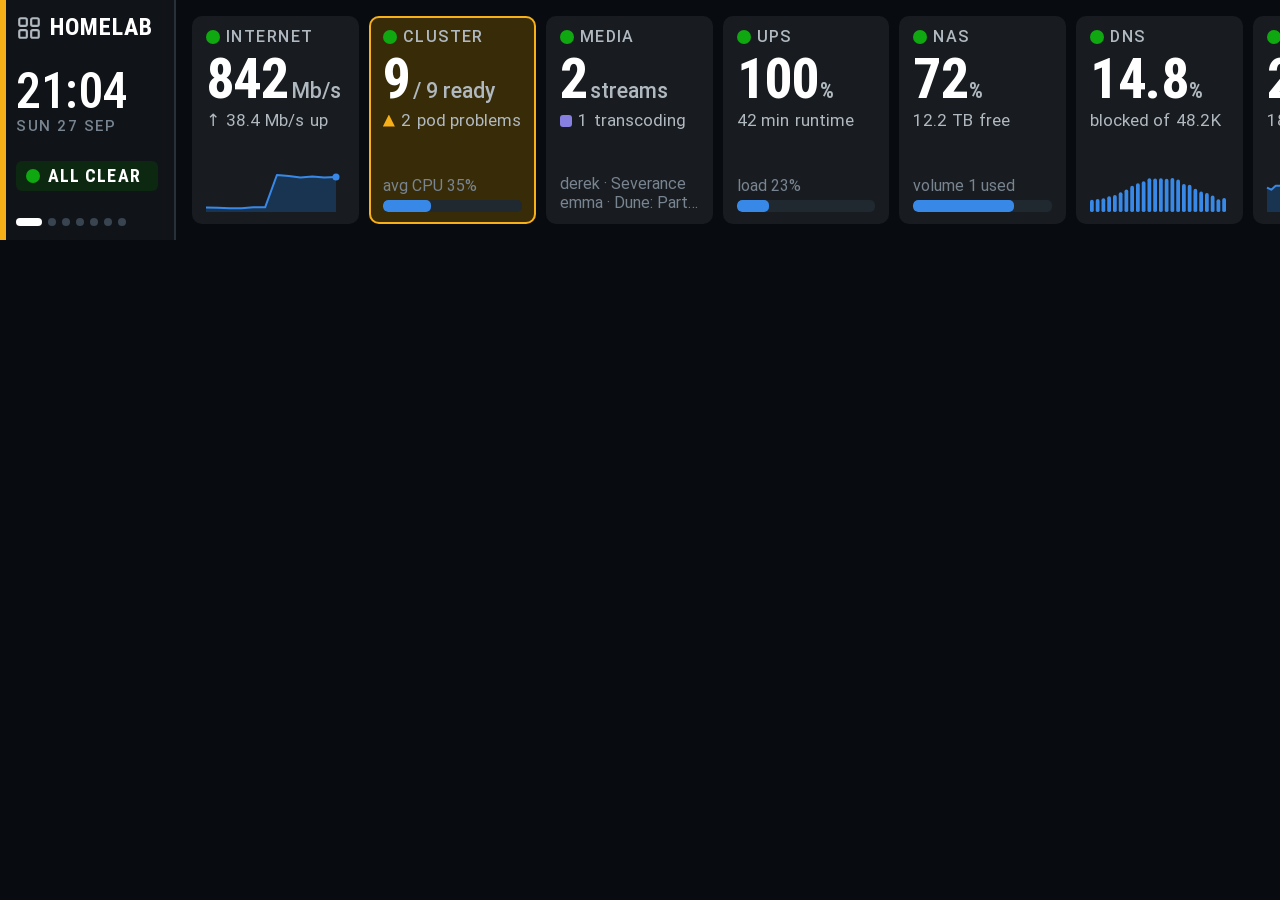
==== design/screens/00-overview.html @ 4563ef81 "Rack display: DRM smoke test, screen designs, data-source survey - cmd/displaytest: drives the 1440x" ====
<!doctype html>
<html lang="en">
<head>
<meta charset="utf-8">
<title>Overview</title>
<link rel="stylesheet" href="../tokens.css">
<style>
  .stage { gap: 10px; }
  .ov { flex: 1 1 0; padding: 12px 14px 12px; }
  .ov .num { font-size: 56px; margin-top: 8px; }
  .ov .num .unit { font-size: .38em; }
  .ov .sub { font-size: 17px; margin-top: 6px; display: flex; align-items: center; gap: 6px; }
  .ov .foot { margin-top: auto; }
  .ov .meter { height: 12px; }
</style>
</head>
<body data-screen="overview" data-status="warn">
<aside class="rail">
  <div class="rail-title">
    <svg viewBox="0 0 24 24" fill="none" stroke="currentColor" stroke-width="2"><rect x="3" y="3" width="7" height="7" rx="1.5"/><rect x="14" y="3" width="7" height="7" rx="1.5"/><rect x="3" y="14" width="7" height="7" rx="1.5"/><rect x="14" y="14" width="7" height="7" rx="1.5"/></svg>
    <h1>Homelab</h1>
  </div>
  <div><div class="clock" data-clock></div><div class="date" data-date></div></div>
  <div class="badge" data-badge></div>
  <div class="dots" data-dots="7" data-on="0"></div>
</aside>

<main class="stage">
  <section class="tile ov">
    <div class="label"><i class="st" data-bind="wan.loss_pct_max" data-fmt="none" data-warn=">1" data-crit=">5"></i>Internet</div>
    <div class="num" data-bind="wan.down_bps" data-fmt="bps"></div>
    <div class="sub">↑ <span data-bind="wan.up_bps" data-fmt="bps"></span> up</div>
    <svg class="foot" width="136" height="40" data-chart="spark" data-bind="wan.down_mbps_1h" data-color="--c-1" data-fill="1" data-min="0"></svg>
  </section>

  <section class="tile ov" data-bind="cluster.pod_problems" data-fmt="none" data-warn=">0">
    <div class="label"><i class="st" data-bind="cluster.nodes_notready" data-fmt="none" data-crit=">0"></i>Cluster</div>
    <div class="num"><span data-bind="cluster.nodes_ready"></span><span class="unit">/ <span data-bind="cluster.nodes_total"></span> ready</span></div>
    <div class="sub"><i class="st" style="width:12px;height:12px" data-bind="cluster.pod_problems" data-fmt="none" data-warn=">0"></i><span data-bind="cluster.pod_problems"></span> pod problems</div>
    <div class="foot"><div class="caption" style="margin-bottom:5px">avg CPU <span data-bind="cluster.cpu_avg_pct" data-fmt="pct"></span></div>
      <div class="meter" data-bind="cluster.cpu_avg_pct" data-warn=">85" data-crit=">95"><i></i></div></div>
  </section>

  <section class="tile ov">
    <div class="label"><i class="st" data-bind="jellyfin.up" data-fmt="none" data-crit="<1"></i>Media</div>
    <div class="num"><span data-bind="jellyfin.streams"></span><span class="unit">streams</span></div>
    <div class="sub"><i class="sw c4"></i><span data-bind="jellyfin.transcodes"></span> transcoding</div>
    <div class="foot" data-list="jellyfin.sessions" data-max-items="2">
      <template><div class="caption ell"><span data-bind=".user"></span> · <span data-bind=".title"></span></div></template>
    </div>
  </section>

  <section class="tile ov">
    <div class="label"><i class="st" data-bind="ups.on_battery" data-fmt="none" data-crit=">0"></i>UPS</div>
    <div class="num" data-bind="ups.battery_pct" data-fmt="pct"></div>
    <div class="sub"><span data-bind="ups.runtime_s" data-fmt="dur"></span> runtime</div>
    <div class="foot"><div class="caption" style="margin-bottom:5px">load <span data-bind="ups.load_pct" data-fmt="pct"></span></div>
      <div class="meter" data-bind="ups.load_pct" data-warn=">70" data-crit=">90"><i></i></div></div>
  </section>

  <section class="tile ov">
    <div class="label"><i class="st" data-bind="nas.volume_used_pct" data-fmt="none" data-warn=">90" data-crit=">95"></i>NAS</div>
    <div class="num"><span data-bind="nas.volume_used_pct" data-fmt="pct"></span></div>
    <div class="sub"><span data-bind="nas.volume_free_tb" data-fmt="tb"></span> free</div>
    <div class="foot"><div class="caption" style="margin-bottom:5px">volume 1 used</div>
      <div class="meter" data-bind="nas.volume_used_pct" data-warn=">90" data-crit=">95"><i></i></div></div>
  </section>

  <section class="tile ov">
    <div class="label"><i class="st" data-bind="dns.instances_up" data-fmt="none" data-warn="<2" data-crit="<1"></i>DNS</div>
    <div class="num" data-bind="dns.blocked_pct" data-fmt="pct1"></div>
    <div class="sub">blocked of <span data-bind="dns.queries" data-fmt="compact"></span></div>
    <svg class="foot" width="136" height="40" data-chart="bars" data-bind="dns.queries_24h" data-color="--c-1"></svg>
  </section>

  <section class="tile ov">
    <div class="label"><i class="st ok"></i>LAN</div>
    <div class="num" data-bind="lan.in_bps" data-fmt="bps"></div>
    <div class="sub"><span data-bind="lan.ports_up"></span> / <span data-bind="lan.ports_total"></span> ports up</div>
    <svg class="foot" width="136" height="40" data-chart="spark" data-bind="lan.in_mbps_1h" data-color="--c-1" data-fill="1" data-min="0"></svg>
  </section>
</main>

<script type="application/json" id="data">
{
  "clock": { "time": "21:04", "date": "Sun 27 Sep" },
  "alerts": { "critical": 0, "warning": 0 },
  "wan": { "down_bps": 842300000, "up_bps": 38400000, "loss_pct_max": 0,
    "down_mbps_1h": [39,32.9,21.3,21.9,44.8,44.5,894.5,867.3,828.6,854.6,830.7,842.3] },
  "cluster": { "nodes_ready": 9, "nodes_total": 9, "nodes_notready": 0, "pod_problems": 2, "cpu_avg_pct": 35 },
  "jellyfin": { "up": 1, "streams": 2, "transcodes": 1,
    "sessions": [ { "user": "derek", "title": "Severance" }, { "user": "emma", "title": "Dune: Part Two" } ] },
  "ups": { "battery_pct": 100, "load_pct": 23, "runtime_s": 2520, "on_battery": 0 },
  "nas": { "volume_used_pct": 72.1, "volume_free_tb": 12.2 },
  "dns": { "instances_up": 2, "blocked_pct": 14.8, "queries": 48213,
    "queries_24h": [15293,16114,17040,19588,21369,24577,28237,32684,36031,38496,42040,41897,42157,41531,42639,40520,35149,33948,28977,25607,23747,20510,15925,17465] },
  "lan": { "in_bps": 2638000000, "ports_up": 18, "ports_total": 28,
    "in_mbps_1h": [1783,1614,1933,1936,1926,2062,2015,1986,1878,1841,1837,1694,1630,1812,1543,1569,1498,1282,1383,1453,1379,1418,1402,2269,2061,2238,2404,2594,2618,2838,2638] }
}
</script>
<script src="../display.js"></script>
</body>
</html>
---- design/tokens.css ----
/* ==========================================================================
   Rack display design tokens + shared components
   Panel: 1440 x 240 px, DisplayLink DL-1x5 -> RGB565 (5-6-5 bit).
   Every colour below is "565-exact": R and B are multiples of 8, G a multiple
   of 4, so the panel shows exactly what the PNG shows (no dithering/banding).
   No gradients anywhere. Flat fills, 1-2 px hairlines, dark background.
   ========================================================================== */

@font-face { font-family: "RD Sans"; src: url("fonts/Roboto-Regular.ttf"); font-weight: 400; }
@font-face { font-family: "RD Sans"; src: url("fonts/Roboto-Medium.ttf");  font-weight: 500; }
@font-face { font-family: "RD Sans"; src: url("fonts/Roboto-Bold.ttf");    font-weight: 700; }
@font-face { font-family: "RD Cond"; src: url("fonts/RobotoCondensed-Regular.ttf"); font-weight: 400; }
@font-face { font-family: "RD Cond"; src: url("fonts/RobotoCondensed-Medium.ttf");  font-weight: 500; }
@font-face { font-family: "RD Cond"; src: url("fonts/RobotoCondensed-Bold.ttf");    font-weight: 700; }

:root {
  color-scheme: dark;

  /* ---- Surfaces (dark only; the panel lives in a dark rack) ---- */
  --bg:         #080C10;  /* page plane                                  */
  --rail:       #101418;  /* left rail                                   */
  --surface:    #181C20;  /* tile / card                                 */
  --surface-2:  #202830;  /* raised: meter tracks, chips                 */
  --line:       #283038;  /* hairlines, gridlines                        */
  --line-2:     #384450;  /* baseline / axis                             */

  /* ---- Ink (text never wears a series colour) ---- */
  --ink:        #FFFFFF;  /* primary: big numbers, titles                */
  --ink-2:      #B0B8C0;  /* secondary: labels, units                    */
  --ink-3:      #788490;  /* muted: axis ticks, captions (>= 4.5:1)      */

  /* ---- Series (identity) - fixed order, never cycled ---- */
  --c-1:        #3888E8;  /* blue    - download / inbound / primary      */
  --c-2:        #E06028;  /* orange  - upload / outbound                 */
  --c-3:        #20A878;  /* aqua    - direct play / cached              */
  --c-4:        #8880E0;  /* violet  - transcode (never beside --c-1)   */
  --c-1-fill:   #183450;  /* flat area fills: series blended ~30% on bg  */
  --c-2-fill:   #402418;
  --c-3-fill:   #10382C;
  --c-4-fill:   #28284C;

  /* ---- Status (reserved: never used for a series; always + icon/label) ---- */
  --ok:         #10A810;
  --warn:       #F8B018;
  --crit:       #E83838;
  --unknown:    #788490;
  --ok-bg:      #0C2810;  /* tinted tile backgrounds (flat)              */
  --warn-bg:    #382C08;
  --crit-bg:    #481010;
  --crit-solid: #C82828;  /* full-bleed critical block (white text 5:1)  */

  /* ---- Type scale (px), tuned for a 240 px tall panel read at 1-3 m ---- */
  --t-hero:     104px;    /* one per screen: the number you walk up for  */
  --t-xl:       72px;
  --t-lg:       52px;
  --t-md:       36px;
  --t-sm:       26px;
  --t-body:     20px;
  --t-label:    16px;     /* floor: uppercase labels only                */

  /* ---- Spacing: 8 px grid (4 px half-step) ---- */
  --s-1: 4px;  --s-2: 8px;  --s-3: 12px;  --s-4: 16px;  --s-5: 24px;  --s-6: 32px;

  /* ---- Frame ---- */
  --rail-w:     176px;
  --pad:        16px;     /* stage padding top/bottom                     */
  --gap:        12px;     /* gap between tiles                            */
  --radius:     10px;
  --radius-sm:  6px;

  --f-sans: "RD Sans", "Roboto", "DejaVu Sans", sans-serif;
  --f-num:  "RD Cond", "Roboto Condensed", "DejaVu Sans Condensed", sans-serif;
}

/* ==========================================================================
   Base
   ========================================================================== */
* { box-sizing: border-box; margin: 0; padding: 0; }
html, body {
  width: 1440px; height: 240px; overflow: hidden;
  background: var(--bg); color: var(--ink);
  font-family: var(--f-sans); font-size: var(--t-body); line-height: 1.15;
  -webkit-font-smoothing: antialiased;
}
body { display: grid; grid-template-columns: var(--rail-w) 1fr; }
svg { display: block; overflow: visible; }

/* ==========================================================================
   Frame: left rail
   ========================================================================== */
.rail {
  background: var(--rail); border-right: 2px solid var(--line);
  padding: 14px 16px 14px 16px;
  display: flex; flex-direction: column; justify-content: space-between;
  position: relative;
}
.rail::before {             /* status stripe: this screen's worst state */
  content: ""; position: absolute; left: 0; top: 0; bottom: 0; width: 6px;
  background: var(--stripe, var(--line-2));
}
body[data-status="ok"]   .rail { --stripe: var(--ok); }
body[data-status="warn"] .rail { --stripe: var(--warn); }
body[data-status="crit"] .rail { --stripe: var(--crit); }

.rail-title { display: flex; align-items: center; gap: 8px; }
.rail-title svg { width: 26px; height: 26px; flex: none; color: var(--ink-2); }
.rail-title h1 {
  font-family: var(--f-num); font-weight: 700; font-size: 24px;
  letter-spacing: .04em; text-transform: uppercase; white-space: nowrap;
}
.clock { font-family: var(--f-num); font-weight: 500; font-size: 50px; line-height: .95; letter-spacing: -.01em; }
.date  { font-size: 15px; font-weight: 500; color: var(--ink-3); letter-spacing: .1em; text-transform: uppercase; margin-top: 2px; }

/* global alert badge - visible on every screen */
.badge {
  display: flex; align-items: center; gap: 8px; height: 30px; padding: 0 10px;
  border-radius: var(--radius-sm); font-family: var(--f-num); font-weight: 700; font-size: 18px;
  background: var(--ok-bg); color: var(--ink);
}
.badge .n { display: inline-flex; align-items: center; gap: 4px; }
.badge.firing { background: var(--crit-solid); }
.badge.warning { background: var(--warn-bg); }

.dots { display: flex; gap: 6px; align-items: center; height: 8px; }
.dots i { width: 8px; height: 8px; border-radius: 4px; background: var(--line-2); }
.dots i.on { width: 26px; background: var(--ink); }

/* ==========================================================================
   Stage + tiles
   ========================================================================== */
.stage { padding: var(--pad) 20px var(--pad) 16px; display: flex; gap: var(--gap); min-width: 0; }
.tile {
  background: var(--surface); border-radius: var(--radius);
  padding: 12px 16px; min-width: 0; position: relative;
  display: flex; flex-direction: column;
}
.tile.bare { background: none; padding-left: 4px; padding-right: 4px; }
.tile[data-status="warn"] { background: var(--warn-bg); box-shadow: inset 0 0 0 2px var(--warn); }
.tile[data-status="crit"] { background: var(--crit-bg); box-shadow: inset 0 0 0 2px var(--crit); }

.label {
  font-size: var(--t-label); font-weight: 500; letter-spacing: .09em;
  text-transform: uppercase; color: var(--ink-2); white-space: nowrap;
  display: flex; align-items: center; gap: 6px;
}
.label.muted { color: var(--ink-3); }
.sw { width: 12px; height: 12px; border-radius: 3px; flex: none; }  /* series swatch */
.sw.c1 { background: var(--c-1); } .sw.c2 { background: var(--c-2); }
.sw.c3 { background: var(--c-3); } .sw.c4 { background: var(--c-4); }

/* numbers: condensed, proportional figures, units recessive */
.num { font-family: var(--f-num); font-weight: 700; line-height: .9; letter-spacing: -.01em; white-space: nowrap; }
.unit { margin-left: .25em; }
.num .unit { font-family: var(--f-sans); font-weight: 500; font-size: .45em; color: var(--ink-2); margin-left: .12em; letter-spacing: 0; }
.num.hero { font-size: var(--t-hero); }
.num.xl   { font-size: var(--t-xl); }
.num.lg   { font-size: var(--t-lg); }
.num.md   { font-size: var(--t-md); }
.num.hero .unit, .num.xl .unit { font-size: .36em; }
.num.lg .unit { font-size: .42em; }
.num.md .unit, .num.sm .unit { font-size: .5em; }
.unit.sym { margin-left: .03em; }
.num .unit.sym { font-family: var(--f-num); font-weight: 700; font-size: .55em; margin-left: .03em; }
.num .unit.deg { font-size: .8em; font-weight: 500; margin-left: 0; }
.num.sm   { font-size: var(--t-sm); }
.num.med  { font-weight: 500; }
.dim { color: var(--ink-2); }
.mute { color: var(--ink-3); }
.tab { font-variant-numeric: tabular-nums; }
.caption { font-size: 16px; color: var(--ink-3); white-space: nowrap; }
.sub { font-size: 18px; color: var(--ink-2); white-space: nowrap; }

/* status glyph: shape + colour, never colour alone */
.st { width: 14px; height: 14px; flex: none; display: inline-block; }
.st.ok      { background: var(--ok);   border-radius: 50%; }
.st.warn    { background: var(--warn); clip-path: polygon(50% 0, 100% 100%, 0 100%); }
.st.crit    { background: var(--crit); border-radius: 2px; }
.st.unknown { background: none; border: 2px solid var(--unknown); border-radius: 50%; }
[data-status="ok"]   > .st, .st[data-status="ok"]   { background: var(--ok);   border-radius: 50%; clip-path: none; }
[data-status="warn"] > .st, .st[data-status="warn"] { background: var(--warn); border-radius: 0; clip-path: polygon(50% 0, 100% 100%, 0 100%); }
[data-status="crit"] > .st, .st[data-status="crit"] { background: var(--crit); border-radius: 2px; clip-path: none; }

/* meter: fill + track; fill takes status colour past thresholds */
.meter { height: 10px; background: var(--surface-2); border-radius: 5px; overflow: hidden; }
.meter > i { display: block; height: 100%; width: calc(var(--v, 0) * 1%); background: var(--c-1); border-radius: 5px; }
.meter.thin { height: 6px; }
.meter.fat  { height: 18px; border-radius: 6px; }
.meter.fat > i { border-radius: 6px; }
.meter[data-status="warn"] > i { background: var(--warn); }
.meter[data-status="crit"] > i { background: var(--crit); }

/* pills / chips */
.pill {
  display: inline-flex; align-items: center; gap: 6px; height: 26px; padding: 0 10px;
  border-radius: 13px; font-size: 15px; font-weight: 700; letter-spacing: .06em;
  text-transform: uppercase; background: var(--surface-2); color: var(--ink); white-space: nowrap;
}
.pill.c3 { box-shadow: inset 0 0 0 2px var(--c-3); }
.pill.c4 { box-shadow: inset 0 0 0 2px var(--c-4); }

/* layout helpers */
.row { display: flex; align-items: baseline; gap: var(--s-2); }
.row.c { align-items: center; }
.col { display: flex; flex-direction: column; }
.grow { flex: 1 1 0; min-width: 0; }
.sp { flex: 1; }
.vsep { width: 2px; align-self: stretch; background: var(--line); flex: none; }
.ell { overflow: hidden; text-overflow: ellipsis; white-space: nowrap; }

/* chart text */
svg text { font-family: var(--f-sans); font-size: 14px; fill: var(--ink-3); }
svg text.v { font-family: var(--f-num); font-weight: 700; font-size: 16px; fill: var(--ink-2); }
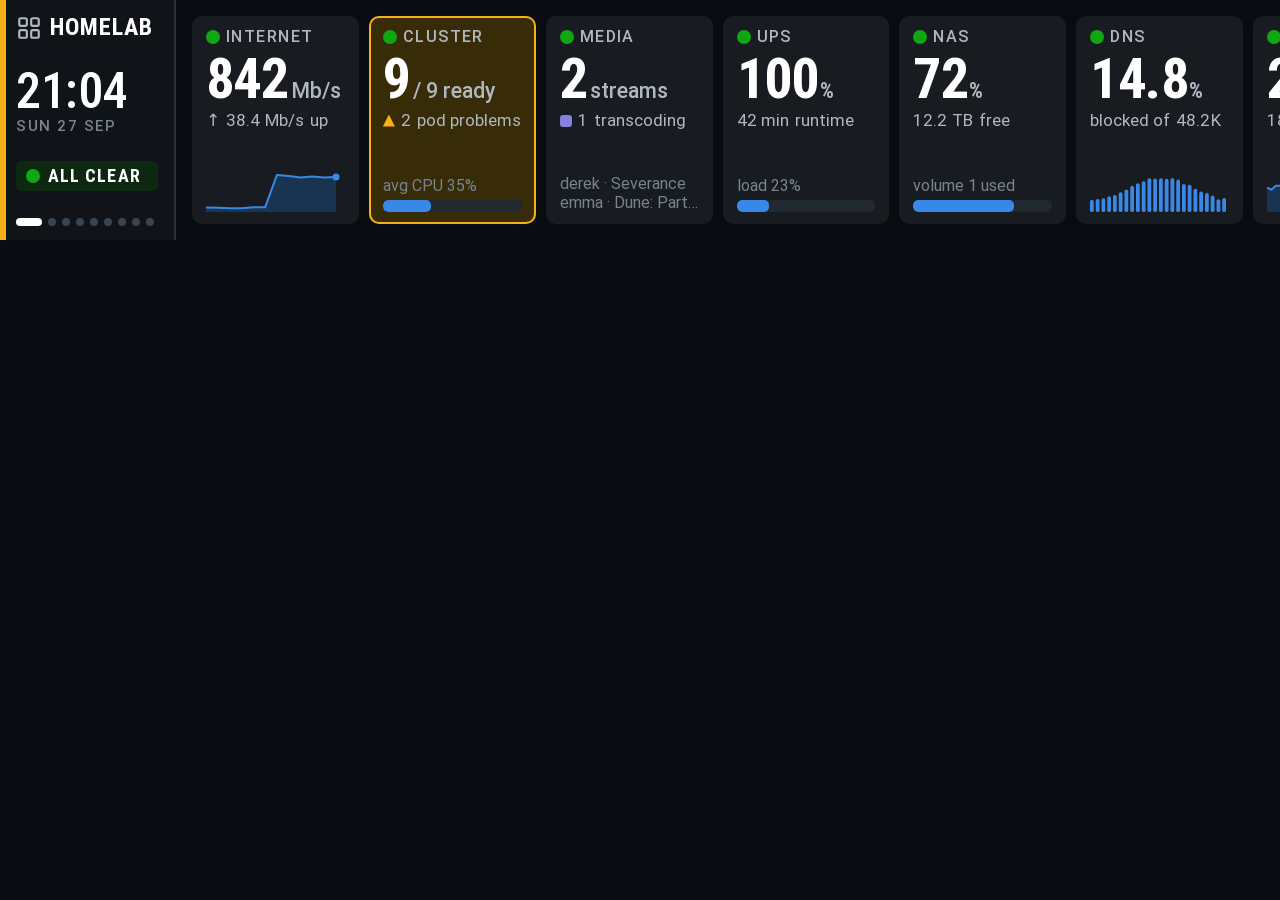
==== commit 9b0238a8: "Add LLM usage screens (7 days and 24 hours) from LiteLLM metrics 07-llm: total tokens with local/Cla" ====
--- a/design/screens/00-overview.html
+++ b/design/screens/00-overview.html
@@ -22,7 +22,7 @@
   </div>
   <div><div class="clock" data-clock></div><div class="date" data-date></div></div>
   <div class="badge" data-badge></div>
-  <div class="dots" data-dots="7" data-on="0"></div>
+  <div class="dots" data-dots="9" data-on="0"></div>
 </aside>
 
 <main class="stage">
--- a/design/tokens.css
+++ b/design/tokens.css
@@ -120,6 +120,7 @@
 .badge .n { display: inline-flex; align-items: center; gap: 4px; }
 .badge.firing { background: var(--crit-solid); }
 .badge.warning { background: var(--warn-bg); }
+.badge.unknown { background: var(--surface-2); color: var(--ink-3); }
 
 .dots { display: flex; gap: 6px; align-items: center; height: 8px; }
 .dots i { width: 8px; height: 8px; border-radius: 4px; background: var(--line-2); }
